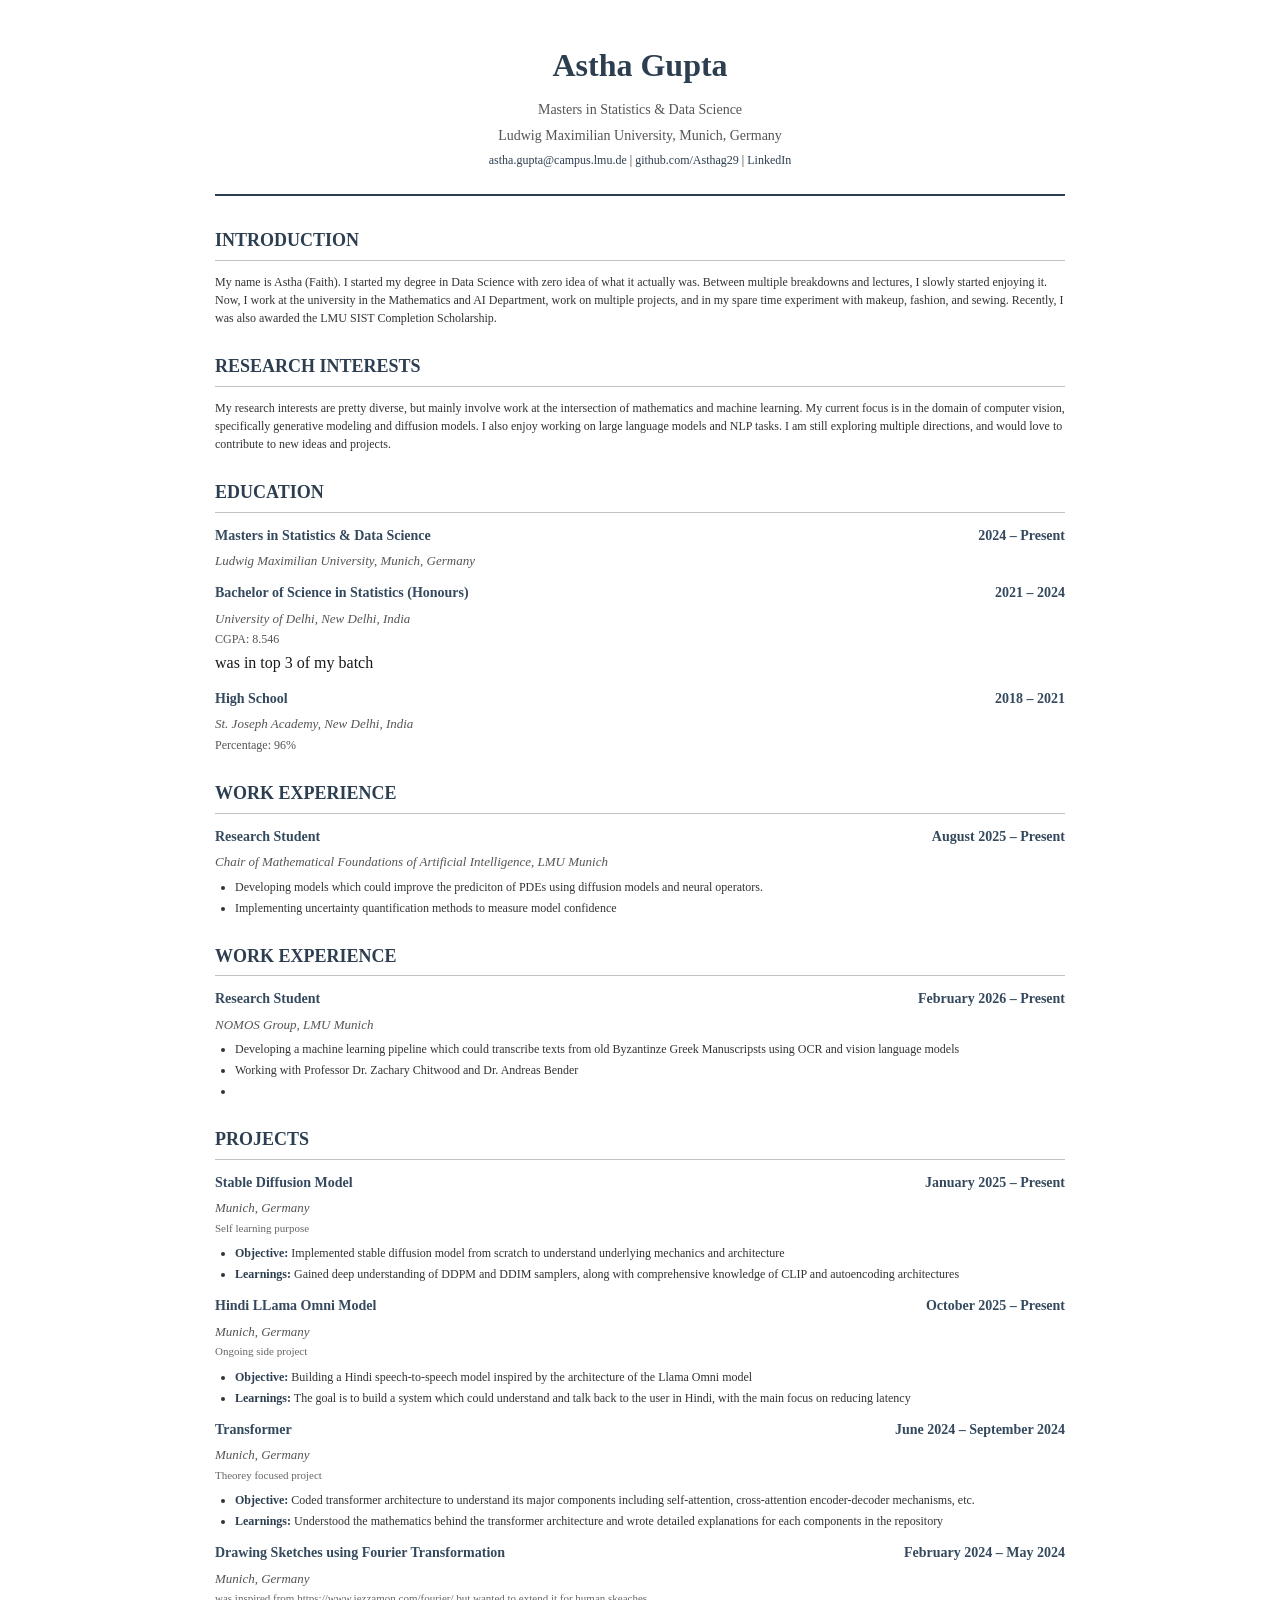
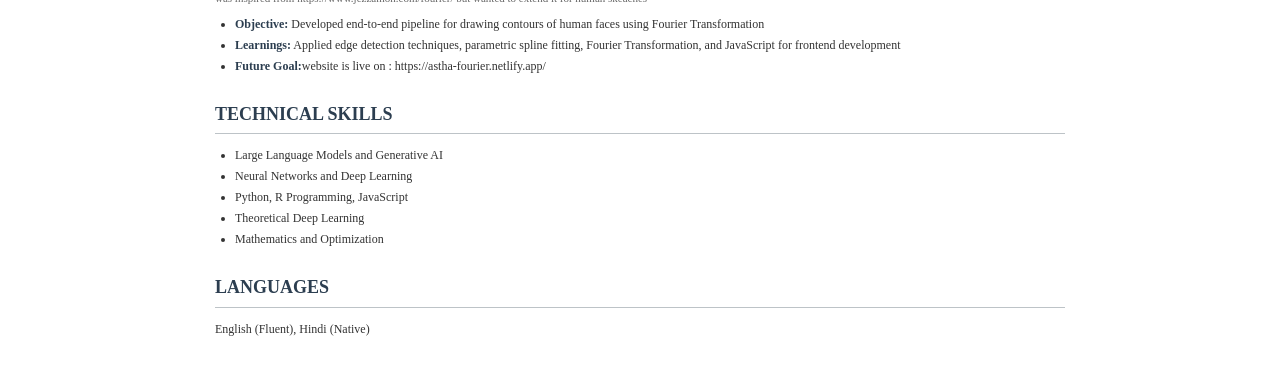
==== resume_static.html @ 8674cd6b "Use LMU email address on the resume page Co-Authored-By: Claude Fable 5.1 <noreply@anthropic.com>" ====
<!DOCTYPE html>
<html lang="en">
<head>
  <meta charset="UTF-8">
  <title>Astha Gupta - Resume</title>
  <style>
    body {
      font-family: 'Georgia', 'Times New Roman', serif;
      margin: 40px auto;
      max-width: 850px;
      color: #1a1a1a;
      line-height: 1.6;
    }
    .header {
      text-align: center;
      margin-bottom: 30px;
      padding-bottom: 20px;
      border-bottom: 2px solid #2c3e50;
    }
    h1 {
      font-size: 32px;
      font-weight: 700;
      margin: 0 0 8px 0;
      color: #2c3e50;
    }
    .tagline {
      font-size: 14px;
      color: #555;
      margin: 5px 0;
    }
    p.contact {
      font-size: 12px;
      margin: 5px 0;
      color: #333;
    }
    p.contact a {
      color: #2c3e50;
      text-decoration: none;
    }
    h2 {
      font-size: 18px;
      margin-top: 25px;
      margin-bottom: 12px;
      font-weight: 700;
      text-transform: uppercase;
      color: #2c3e50;
      border-bottom: 1px solid #bdc3c7;
      padding-bottom: 5px;
    }
    h3 {
      font-size: 14px;
      font-weight: 600;
      display: flex;
      justify-content: space-between;
      margin: 12px 0 4px 0;
      color: #34495e;
    }
    .subtitle {
      font-size: 13px;
      color: #555;
      margin: 2px 0;
      font-style: italic;
    }
    p, li {
      font-size: 12px;
      line-height: 1.5;
      margin: 4px 0;
      color: #333;
    }
    ul {
      margin: 6px 0 12px 20px;
      padding: 0;
    }
    li {
      margin: 3px 0;
    }
    .grade {
      font-size: 12px;
      color: #555;
      margin: 2px 0;
    }
    .project-meta {
      font-size: 11px;
      color: #666;
      margin: 2px 0 8px 0;
    }
    .section {
      margin-bottom: 20px;
    }
    strong {
      color: #2c3e50;
    }
  </style>
</head>
<body>

  <!-- Header -->
  <div class="header">
    <h1>Astha Gupta</h1>
    <p class="tagline">Masters in Statistics & Data Science</p>
    <p class="tagline">Ludwig Maximilian University, Munich, Germany</p>
    <p class="contact">
      <a href="mailto:astha.gupta@campus.lmu.de">astha.gupta@campus.lmu.de</a> | 
      <a href="https://github.com/Asthag29" target="_blank">github.com/Asthag29</a> | 
      <a href="https://www.linkedin.com/in/astha-gupta-772878219/" target="_blank">LinkedIn</a>
    </p>
  </div>

  <!-- Introduction -->
  <div class="section">
    <h2>Introduction</h2>
    <p>
      My name is Astha (Faith). I started my degree in Data Science with zero idea of what it actually was.
      Between multiple breakdowns and lectures, I slowly started enjoying it. Now, I work at the university in
      the Mathematics and AI Department, work on multiple projects, and in my spare time experiment with makeup,
      fashion, and sewing. Recently, I was also awarded the LMU SIST Completion Scholarship.
    </p>
  </div>

  <!-- Research Interests -->
  <div class="section">
    <h2>Research Interests</h2>
    <p>
      My research interests are pretty diverse, but mainly involve work at the intersection of mathematics and
      machine learning. My current focus is in the domain of computer vision, specifically generative modeling and
      diffusion models. I also enjoy working on large language models and NLP tasks. I am still exploring multiple
      directions, and would love to contribute to new ideas and projects.
    </p>
  </div>

  <!-- Education -->
  <div class="section">
    <h2>Education</h2>
    
    <h3>Masters in Statistics & Data Science <span>2024 – Present</span></h3>
    <p class="subtitle">Ludwig Maximilian University, Munich, Germany</p>

    <h3>Bachelor of Science in Statistics (Honours) <span>2021 – 2024</span></h3>
    <p class="subtitle">University of Delhi, New Delhi, India</p>
    <p class="grade">CGPA: 8.546</p>
    was in top 3 of my batch

    <h3>High School <span>2018 – 2021</span></h3>
    <p class="subtitle">St. Joseph Academy, New Delhi, India</p>
    <p class="grade">Percentage: 96%</p>
  </div>

  <!-- Work Experience -->
  <div class="section">
    <h2>Work Experience</h2>
    
    <h3>Research Student <span>August 2025 – Present</span></h3>
    <p class="subtitle">Chair of Mathematical Foundations of Artificial Intelligence, LMU Munich</p>
    <ul>
      <li>Developing models which could improve the prediciton of PDEs using diffusion models and neural operators.</li>
      <li>Implementing uncertainty quantification methods to measure model confidence</li>
    </ul>

    <h2>Work Experience</h2>
    
    <h3>Research Student <span>February 2026 – Present</span></h3>
    <p class="subtitle">NOMOS Group, LMU Munich</p>
   
    <ul>
      <li>Developing a machine learning pipeline which could transcribe texts from old Byzantinze Greek Manuscripsts using OCR and vision language models</li>
      <li>Working with Professor Dr. Zachary Chitwood and Dr. Andreas Bender</li>
      <li></li>
    </ul>
  </div>

  <!-- Projects -->
  <div class="section">
    <h2>Projects</h2>
    
    <h3>Stable Diffusion Model <span>January 2025 – Present</span></h3>
    <p class="subtitle">Munich, Germany</p>
    <p class="project-meta">Self learning purpose</p>
    <ul>
      <li><strong>Objective:</strong> Implemented stable diffusion model from scratch to understand underlying mechanics and architecture</li>
      <li><strong>Learnings:</strong> Gained deep understanding of DDPM and DDIM samplers, along with comprehensive knowledge of CLIP and autoencoding architectures</li>
    </ul>

    <h3>Hindi LLama Omni Model <span>October 2025 – Present</span></h3>
    <p class="subtitle">Munich, Germany</p>
    <p class="project-meta">Ongoing side project</p>
    <ul>
      <li><strong>Objective:</strong> Building a Hindi speech-to-speech model inspired by the architecture of the Llama Omni model</li>
      <li><strong>Learnings:</strong> The goal is to build a system which could understand and talk back to the user in Hindi, with the main focus on reducing latency</li>
    </ul>

    <h3>Transformer <span>June 2024 – September 2024</span></h3>
    <p class="subtitle">Munich, Germany</p>
    <p class="project-meta">Theorey focused project</p>
    <ul>
      <li><strong>Objective:</strong> Coded transformer architecture to understand its major components including self-attention, cross-attention encoder-decoder mechanisms, etc.</li>
      <li><strong>Learnings:</strong> Understood the mathematics behind the transformer architecture and wrote detailed explanations for each components in the repository</li>
    </ul>

    <h3>Drawing Sketches using Fourier Transformation <span>February 2024 – May 2024</span></h3>
    <p class="subtitle">Munich, Germany</p>
    <p class="project-meta">was inspired from https://www.jezzamon.com/fourier/ but wanted to extend it for human skeaches</p>
    <ul>
      <li><strong>Objective:</strong> Developed end-to-end pipeline for drawing contours of human faces using Fourier Transformation</li>
      <li><strong>Learnings:</strong> Applied edge detection techniques, parametric spline fitting, Fourier Transformation, and JavaScript for frontend development</li>
      <li><strong>Future Goal:</strong>website is live on : https://astha-fourier.netlify.app/</li>
    </ul>

  </div>

  <!-- Skills -->
  <div class="section">
    <h2>Technical Skills</h2>
    <ul>
      <li>Large Language Models and Generative AI</li>
      <li>Neural Networks and Deep Learning</li>
      <li>Python, R Programming, JavaScript</li>
      <li>Theoretical Deep Learning</li>
      <li>Mathematics and Optimization</li>
    </ul>
  </div>

  <!-- Languages -->
  <div class="section">
    <h2>Languages</h2>
    <p>English (Fluent), Hindi (Native)</p>
  </div>

</body>
</html>
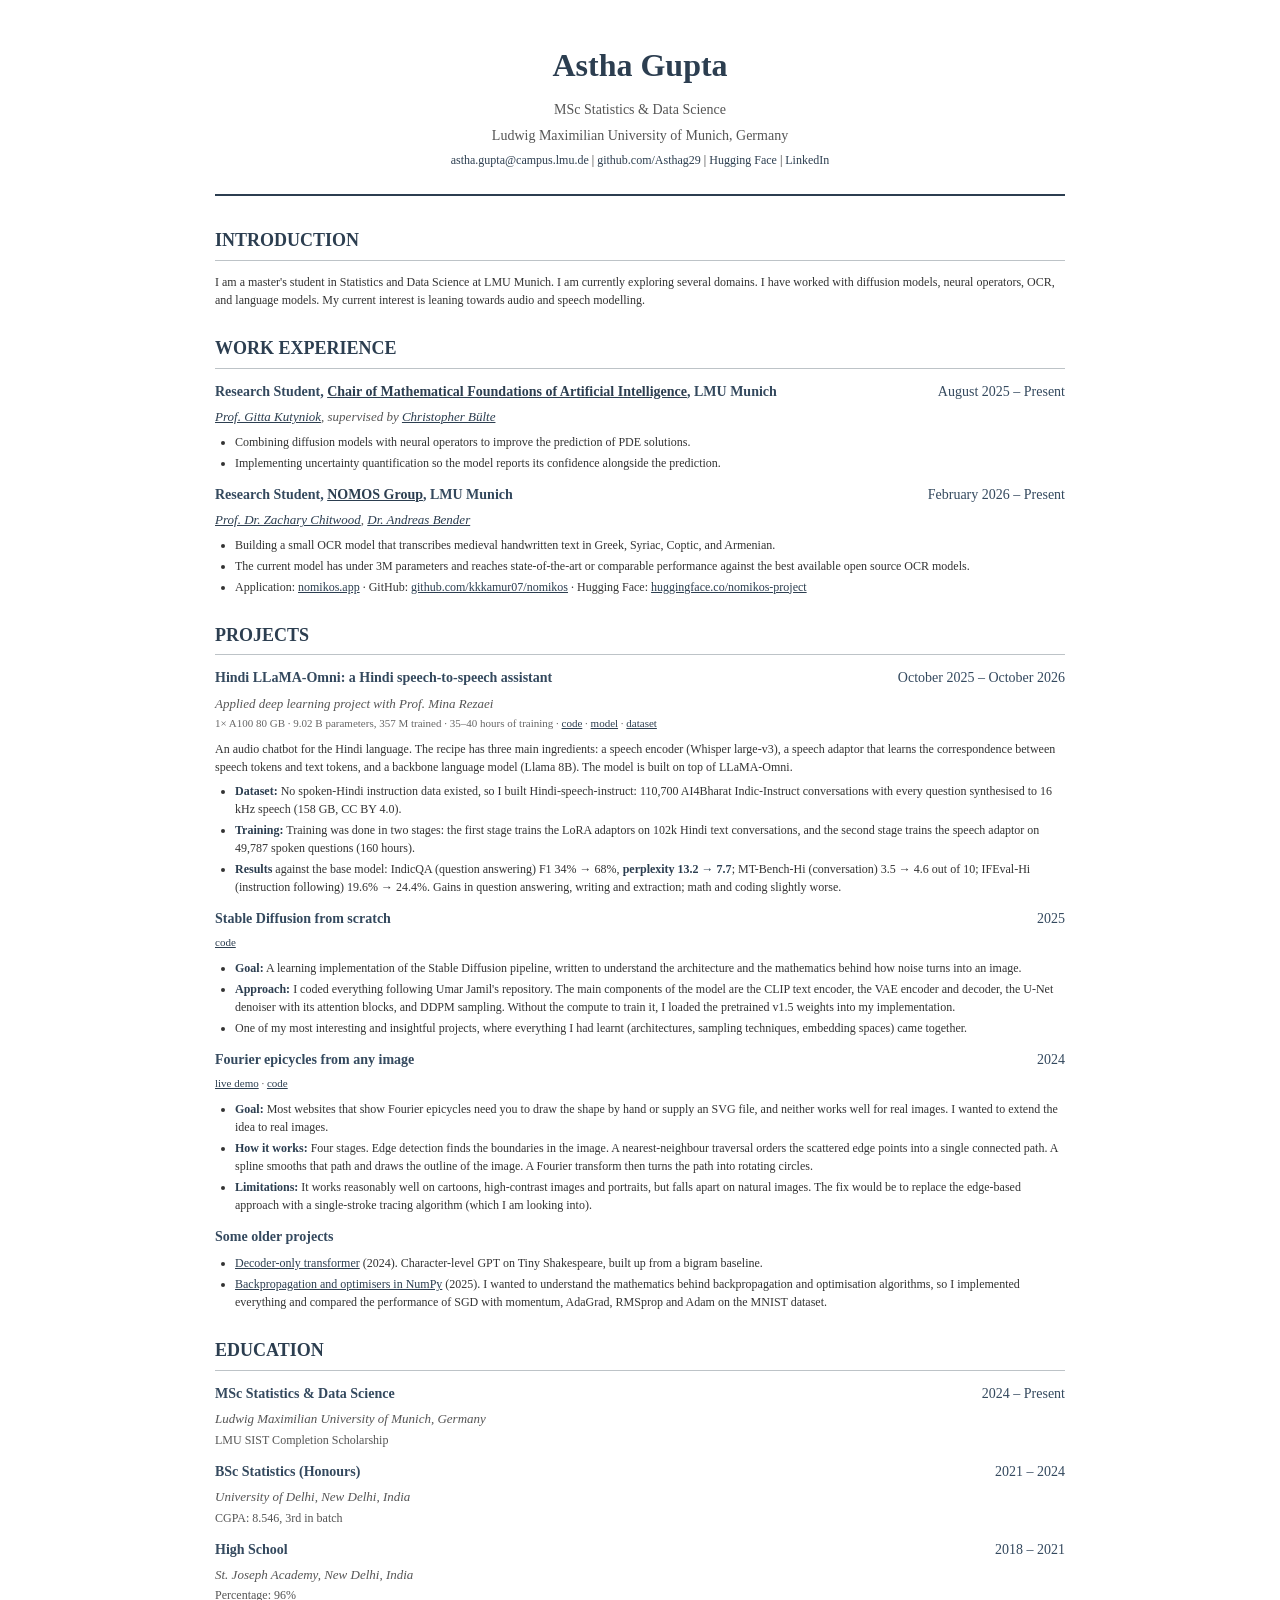
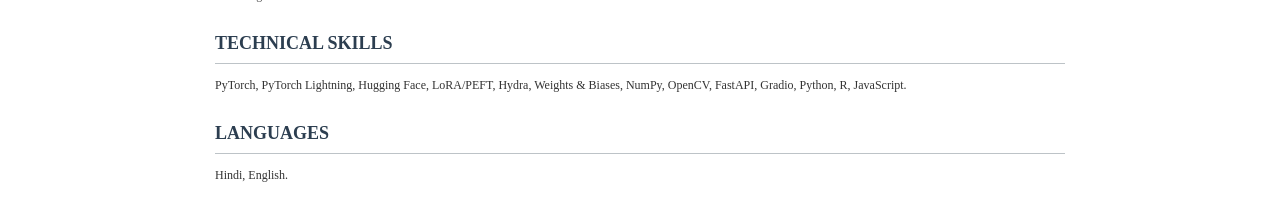
==== commit 31ed1d87: "Rewrite resume page to match the main site Co-Authored-By: Claude Fable 5.1 <noreply@anthropic.com>" ====
--- a/resume_static.html
+++ b/resume_static.html
@@ -2,14 +2,19 @@
 <html lang="en">
 <head>
   <meta charset="UTF-8">
+  <meta name="viewport" content="width=device-width, initial-scale=1.0">
   <title>Astha Gupta - Resume</title>
   <style>
     body {
       font-family: 'Georgia', 'Times New Roman', serif;
       margin: 40px auto;
+      padding: 0 20px;
       max-width: 850px;
       color: #1a1a1a;
       line-height: 1.6;
+    }
+    a {
+      color: #2c3e50;
     }
     .header {
       text-align: center;
@@ -34,7 +39,6 @@
       color: #333;
     }
     p.contact a {
-      color: #2c3e50;
       text-decoration: none;
     }
     h2 {
@@ -52,8 +56,13 @@
       font-weight: 600;
       display: flex;
       justify-content: space-between;
+      gap: 16px;
       margin: 12px 0 4px 0;
       color: #34495e;
+    }
+    h3 .date {
+      flex-shrink: 0;
+      font-weight: 400;
     }
     .subtitle {
       font-size: 13px;
@@ -97,12 +106,13 @@
   <!-- Header -->
   <div class="header">
     <h1>Astha Gupta</h1>
-    <p class="tagline">Masters in Statistics & Data Science</p>
-    <p class="tagline">Ludwig Maximilian University, Munich, Germany</p>
+    <p class="tagline">MSc Statistics &amp; Data Science</p>
+    <p class="tagline">Ludwig Maximilian University of Munich, Germany</p>
     <p class="contact">
-      <a href="mailto:astha.gupta@campus.lmu.de">astha.gupta@campus.lmu.de</a> | 
-      <a href="https://github.com/Asthag29" target="_blank">github.com/Asthag29</a> | 
-      <a href="https://www.linkedin.com/in/astha-gupta-772878219/" target="_blank">LinkedIn</a>
+      <a href="mailto:astha.gupta@campus.lmu.de">astha.gupta@campus.lmu.de</a> |
+      <a href="https://github.com/Asthag29" target="_blank" rel="noopener">github.com/Asthag29</a> |
+      <a href="https://huggingface.co/Pastaaaaa2003" target="_blank" rel="noopener">Hugging Face</a> |
+      <a href="https://www.linkedin.com/in/astha-gupta-772878219/" target="_blank" rel="noopener">LinkedIn</a>
     </p>
   </div>
 
@@ -110,120 +120,117 @@
   <div class="section">
     <h2>Introduction</h2>
     <p>
-      My name is Astha (Faith). I started my degree in Data Science with zero idea of what it actually was.
-      Between multiple breakdowns and lectures, I slowly started enjoying it. Now, I work at the university in
-      the Mathematics and AI Department, work on multiple projects, and in my spare time experiment with makeup,
-      fashion, and sewing. Recently, I was also awarded the LMU SIST Completion Scholarship.
-    </p>
-  </div>
-
-  <!-- Research Interests -->
-  <div class="section">
-    <h2>Research Interests</h2>
+      I am a master's student in Statistics and Data Science at LMU Munich. I am currently exploring several
+      domains. I have worked with diffusion models, neural operators, OCR, and language models. My current
+      interest is leaning towards audio and speech modelling.
+    </p>
+  </div>
+
+  <!-- Work Experience -->
+  <div class="section">
+    <h2>Work Experience</h2>
+
+    <h3><span>Research Student, <a href="https://www.ai.math.uni-muenchen.de/index.html">Chair of Mathematical Foundations of Artificial Intelligence</a>, LMU Munich</span> <span class="date">August 2025 – Present</span></h3>
+    <p class="subtitle">
+      <a href="https://www.math.lmu.de/~kutyniok/">Prof. Gitta Kutyniok</a>,
+      supervised by <a href="https://cbuelt.github.io">Christopher Bülte</a>
+    </p>
+    <ul>
+      <li>Combining diffusion models with neural operators to improve the prediction of PDE solutions.</li>
+      <li>Implementing uncertainty quantification so the model reports its confidence alongside the prediction.</li>
+    </ul>
+
+    <h3><span>Research Student, <a href="https://www.byzantinistik.uni-muenchen.de/forschung/projekte/probyz/nomos/index.html">NOMOS Group</a>, LMU Munich</span> <span class="date">February 2026 – Present</span></h3>
+    <p class="subtitle">
+      <a href="https://www.kw.lmu.de/byz/de/personen/kontaktseite/zachary-chitwood-e1b99c14.html">Prof. Dr. Zachary Chitwood</a>,
+      <a href="https://www.cas.lmu.de/de/personen-am-cas/details/andreas-bender-fcbcf64c.html">Dr. Andreas Bender</a>
+    </p>
+    <ul>
+      <li>Building a small OCR model that transcribes medieval handwritten text in Greek, Syriac, Coptic, and Armenian.</li>
+      <li>The current model has under 3M parameters and reaches state-of-the-art or comparable performance against the best available open source OCR models.</li>
+      <li>Application: <a href="https://www.nomikos.app">nomikos.app</a> ·
+        GitHub: <a href="https://github.com/kkkamur07/nomikos">github.com/kkkamur07/nomikos</a> ·
+        Hugging Face: <a href="https://huggingface.co/nomikos-project">huggingface.co/nomikos-project</a></li>
+    </ul>
+  </div>
+
+  <!-- Projects -->
+  <div class="section">
+    <h2>Projects</h2>
+
+    <h3><span>Hindi LLaMA-Omni: a Hindi speech-to-speech assistant</span> <span class="date">October 2025 – October 2026</span></h3>
+    <p class="subtitle">Applied deep learning project with Prof. Mina Rezaei</p>
+    <p class="project-meta">
+      1× A100 80 GB · 9.02 B parameters, 357 M trained · 35–40 hours of training ·
+      <a href="https://github.com/Asthag29/llama_omni_hindi_">code</a> ·
+      <a href="https://huggingface.co/Pastaaaaa2003/hindi-llama-omni-model">model</a> ·
+      <a href="https://huggingface.co/datasets/Pastaaaaa2003/Hindi-speech-instruct">dataset</a>
+    </p>
     <p>
-      My research interests are pretty diverse, but mainly involve work at the intersection of mathematics and
-      machine learning. My current focus is in the domain of computer vision, specifically generative modeling and
-      diffusion models. I also enjoy working on large language models and NLP tasks. I am still exploring multiple
-      directions, and would love to contribute to new ideas and projects.
-    </p>
+      An audio chatbot for the Hindi language. The recipe has three main ingredients: a speech encoder
+      (Whisper large-v3), a speech adaptor that learns the correspondence between speech tokens and text
+      tokens, and a backbone language model (Llama 8B). The model is built on top of LLaMA-Omni.
+    </p>
+    <ul>
+      <li><strong>Dataset:</strong> No spoken-Hindi instruction data existed, so I built Hindi-speech-instruct: 110,700 AI4Bharat Indic-Instruct conversations with every question synthesised to 16 kHz speech (158 GB, CC BY 4.0).</li>
+      <li><strong>Training:</strong> Training was done in two stages: the first stage trains the LoRA adaptors on 102k Hindi text conversations, and the second stage trains the speech adaptor on 49,787 spoken questions (160 hours).</li>
+      <li><strong>Results</strong> against the base model: IndicQA (question answering) F1 34% → 68%, <strong>perplexity 13.2 → 7.7</strong>; MT-Bench-Hi (conversation) 3.5 → 4.6 out of 10; IFEval-Hi (instruction following) 19.6% → 24.4%. Gains in question answering, writing and extraction; math and coding slightly worse.</li>
+    </ul>
+
+    <h3><span>Stable Diffusion from scratch</span> <span class="date">2025</span></h3>
+    <p class="project-meta"><a href="https://github.com/Asthag29/Stable_Diffusion">code</a></p>
+    <ul>
+      <li><strong>Goal:</strong> A learning implementation of the Stable Diffusion pipeline, written to understand the architecture and the mathematics behind how noise turns into an image.</li>
+      <li><strong>Approach:</strong> I coded everything following Umar Jamil's repository. The main components of the model are the CLIP text encoder, the VAE encoder and decoder, the U-Net denoiser with its attention blocks, and DDPM sampling. Without the compute to train it, I loaded the pretrained v1.5 weights into my implementation.</li>
+      <li>One of my most interesting and insightful projects, where everything I had learnt (architectures, sampling techniques, embedding spaces) came together.</li>
+    </ul>
+
+    <h3><span>Fourier epicycles from any image</span> <span class="date">2024</span></h3>
+    <p class="project-meta">
+      <a href="https://huggingface.co/spaces/Pastaaaaa2003/Fourier_face">live demo</a> ·
+      <a href="https://github.com/Asthag29/Fourier_Transformation">code</a>
+    </p>
+    <ul>
+      <li><strong>Goal:</strong> Most websites that show Fourier epicycles need you to draw the shape by hand or supply an SVG file, and neither works well for real images. I wanted to extend the idea to real images.</li>
+      <li><strong>How it works:</strong> Four stages. Edge detection finds the boundaries in the image. A nearest-neighbour traversal orders the scattered edge points into a single connected path. A spline smooths that path and draws the outline of the image. A Fourier transform then turns the path into rotating circles.</li>
+      <li><strong>Limitations:</strong> It works reasonably well on cartoons, high-contrast images and portraits, but falls apart on natural images. The fix would be to replace the edge-based approach with a single-stroke tracing algorithm (which I am looking into).</li>
+    </ul>
+
+    <h3><span>Some older projects</span></h3>
+    <ul>
+      <li><a href="https://github.com/Asthag29/NANO_GPT">Decoder-only transformer</a> (2024). Character-level GPT on Tiny Shakespeare, built up from a bigram baseline.</li>
+      <li><a href="https://github.com/Asthag29/NEURAL_NET_SCRATCH_OPTIMIZATION">Backpropagation and optimisers in NumPy</a> (2025). I wanted to understand the mathematics behind backpropagation and optimisation algorithms, so I implemented everything and compared the performance of SGD with momentum, AdaGrad, RMSprop and Adam on the MNIST dataset.</li>
+    </ul>
   </div>
 
   <!-- Education -->
   <div class="section">
     <h2>Education</h2>
-    
-    <h3>Masters in Statistics & Data Science <span>2024 – Present</span></h3>
-    <p class="subtitle">Ludwig Maximilian University, Munich, Germany</p>
-
-    <h3>Bachelor of Science in Statistics (Honours) <span>2021 – 2024</span></h3>
+
+    <h3><span>MSc Statistics &amp; Data Science</span> <span class="date">2024 – Present</span></h3>
+    <p class="subtitle">Ludwig Maximilian University of Munich, Germany</p>
+    <p class="grade">LMU SIST Completion Scholarship</p>
+
+    <h3><span>BSc Statistics (Honours)</span> <span class="date">2021 – 2024</span></h3>
     <p class="subtitle">University of Delhi, New Delhi, India</p>
-    <p class="grade">CGPA: 8.546</p>
-    was in top 3 of my batch
-
-    <h3>High School <span>2018 – 2021</span></h3>
+    <p class="grade">CGPA: 8.546, 3rd in batch</p>
+
+    <h3><span>High School</span> <span class="date">2018 – 2021</span></h3>
     <p class="subtitle">St. Joseph Academy, New Delhi, India</p>
     <p class="grade">Percentage: 96%</p>
   </div>
 
-  <!-- Work Experience -->
-  <div class="section">
-    <h2>Work Experience</h2>
-    
-    <h3>Research Student <span>August 2025 – Present</span></h3>
-    <p class="subtitle">Chair of Mathematical Foundations of Artificial Intelligence, LMU Munich</p>
-    <ul>
-      <li>Developing models which could improve the prediciton of PDEs using diffusion models and neural operators.</li>
-      <li>Implementing uncertainty quantification methods to measure model confidence</li>
-    </ul>
-
-    <h2>Work Experience</h2>
-    
-    <h3>Research Student <span>February 2026 – Present</span></h3>
-    <p class="subtitle">NOMOS Group, LMU Munich</p>
-   
-    <ul>
-      <li>Developing a machine learning pipeline which could transcribe texts from old Byzantinze Greek Manuscripsts using OCR and vision language models</li>
-      <li>Working with Professor Dr. Zachary Chitwood and Dr. Andreas Bender</li>
-      <li></li>
-    </ul>
-  </div>
-
-  <!-- Projects -->
-  <div class="section">
-    <h2>Projects</h2>
-    
-    <h3>Stable Diffusion Model <span>January 2025 – Present</span></h3>
-    <p class="subtitle">Munich, Germany</p>
-    <p class="project-meta">Self learning purpose</p>
-    <ul>
-      <li><strong>Objective:</strong> Implemented stable diffusion model from scratch to understand underlying mechanics and architecture</li>
-      <li><strong>Learnings:</strong> Gained deep understanding of DDPM and DDIM samplers, along with comprehensive knowledge of CLIP and autoencoding architectures</li>
-    </ul>
-
-    <h3>Hindi LLama Omni Model <span>October 2025 – Present</span></h3>
-    <p class="subtitle">Munich, Germany</p>
-    <p class="project-meta">Ongoing side project</p>
-    <ul>
-      <li><strong>Objective:</strong> Building a Hindi speech-to-speech model inspired by the architecture of the Llama Omni model</li>
-      <li><strong>Learnings:</strong> The goal is to build a system which could understand and talk back to the user in Hindi, with the main focus on reducing latency</li>
-    </ul>
-
-    <h3>Transformer <span>June 2024 – September 2024</span></h3>
-    <p class="subtitle">Munich, Germany</p>
-    <p class="project-meta">Theorey focused project</p>
-    <ul>
-      <li><strong>Objective:</strong> Coded transformer architecture to understand its major components including self-attention, cross-attention encoder-decoder mechanisms, etc.</li>
-      <li><strong>Learnings:</strong> Understood the mathematics behind the transformer architecture and wrote detailed explanations for each components in the repository</li>
-    </ul>
-
-    <h3>Drawing Sketches using Fourier Transformation <span>February 2024 – May 2024</span></h3>
-    <p class="subtitle">Munich, Germany</p>
-    <p class="project-meta">was inspired from https://www.jezzamon.com/fourier/ but wanted to extend it for human skeaches</p>
-    <ul>
-      <li><strong>Objective:</strong> Developed end-to-end pipeline for drawing contours of human faces using Fourier Transformation</li>
-      <li><strong>Learnings:</strong> Applied edge detection techniques, parametric spline fitting, Fourier Transformation, and JavaScript for frontend development</li>
-      <li><strong>Future Goal:</strong>website is live on : https://astha-fourier.netlify.app/</li>
-    </ul>
-
-  </div>
-
   <!-- Skills -->
   <div class="section">
     <h2>Technical Skills</h2>
-    <ul>
-      <li>Large Language Models and Generative AI</li>
-      <li>Neural Networks and Deep Learning</li>
-      <li>Python, R Programming, JavaScript</li>
-      <li>Theoretical Deep Learning</li>
-      <li>Mathematics and Optimization</li>
-    </ul>
+    <p>PyTorch, PyTorch Lightning, Hugging Face, LoRA/PEFT, Hydra, Weights &amp; Biases, NumPy, OpenCV, FastAPI, Gradio, Python, R, JavaScript.</p>
   </div>
 
   <!-- Languages -->
   <div class="section">
     <h2>Languages</h2>
-    <p>English (Fluent), Hindi (Native)</p>
+    <p>Hindi, English.</p>
   </div>
 
 </body>
-</html>+</html>
